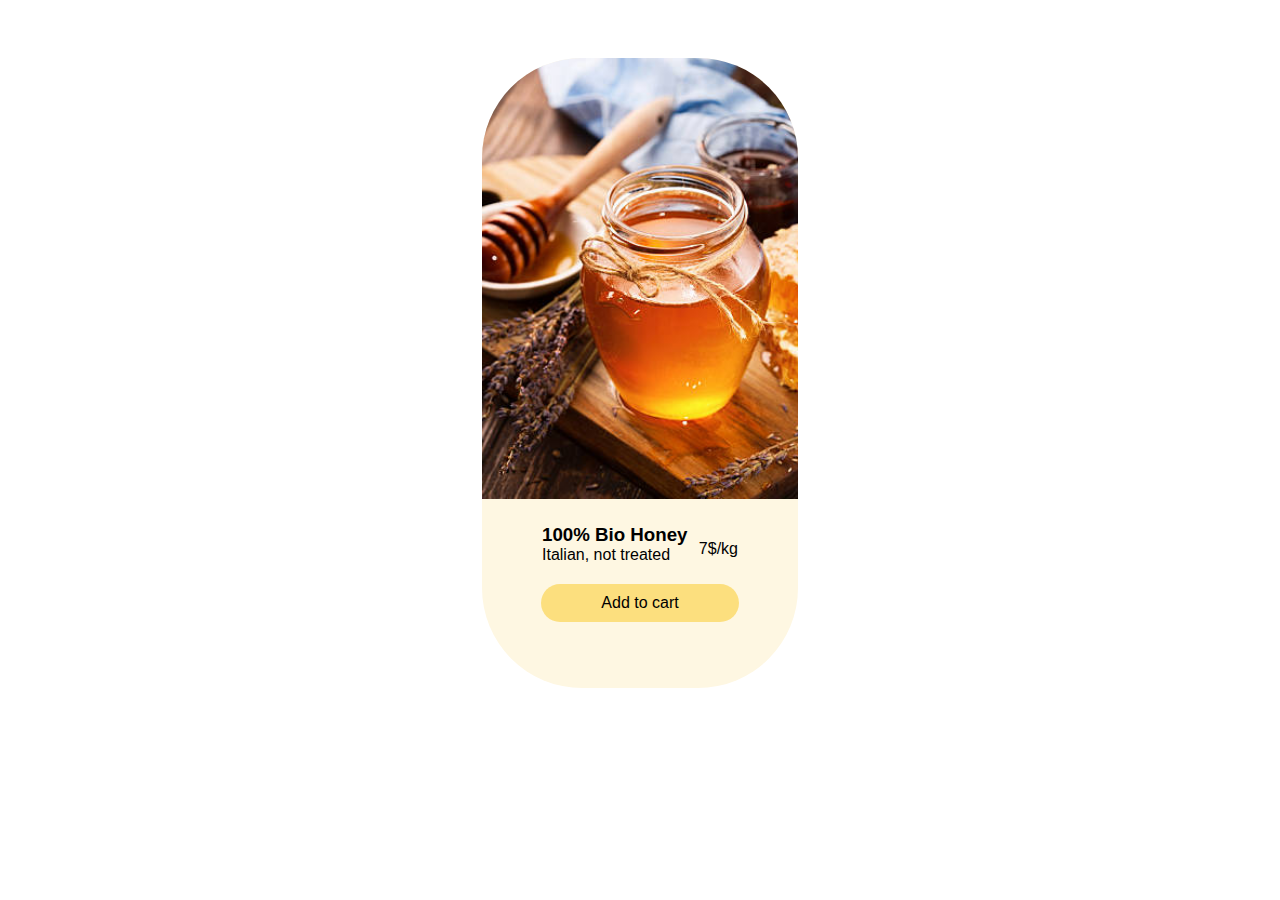
==== index.html @ d5b1752d "work in progress" ====
<!DOCTYPE html>
<html lang="en">
  <head>
    <meta charset="UTF-8" />
    <meta name="viewport" content="width=device-width, initial-scale=1.0" />
    <link rel="stylesheet" href="./style.css" />
    <title>Document</title>
  </head>
  <body>
    <main class="flex">
    <div class="card flex">
      <img src="./assets/honey.jpg" alt="Honey picture" />
      <div class="info-align flex">
        <div class="align flex">
          <h3>100% Bio Honey</h3>
          <p>Italian, not treated</p>
        </div>
        <p>7$/kg</p>
      </div>
      <div class="button">Add to cart</div>
    </div>
   </main>
  </body>
</html>
---- style.css ----
body{
    font-family: Arial, Helvetica, sans-serif;
}

.flex{
    display: flex;
}

main{
    justify-content: center;
    align-items: center;
}

.card{
    width: 25%;
    height: 70vh;
    margin-block: 50px;
    border-radius: 100px;
    overflow: hidden;
    background-color: #FEF7E2;
}

.card img{
    width: 100%;
    height: 70%;
    object-fit: cover;
}

.info-align{
    padding: 25px 60px 10px 60px;
    justify-content: space-between;
}

.card, .align{
    flex-direction: column;
}

.align :is(h3, p){
    margin: 0;
}

.button{
    background-color: #FCDF7E;
    width: 50%;
    align-self: center;
    text-align: center;
    padding: 10px 20px;
    margin-top: 0;
    border-radius: 20px;
}
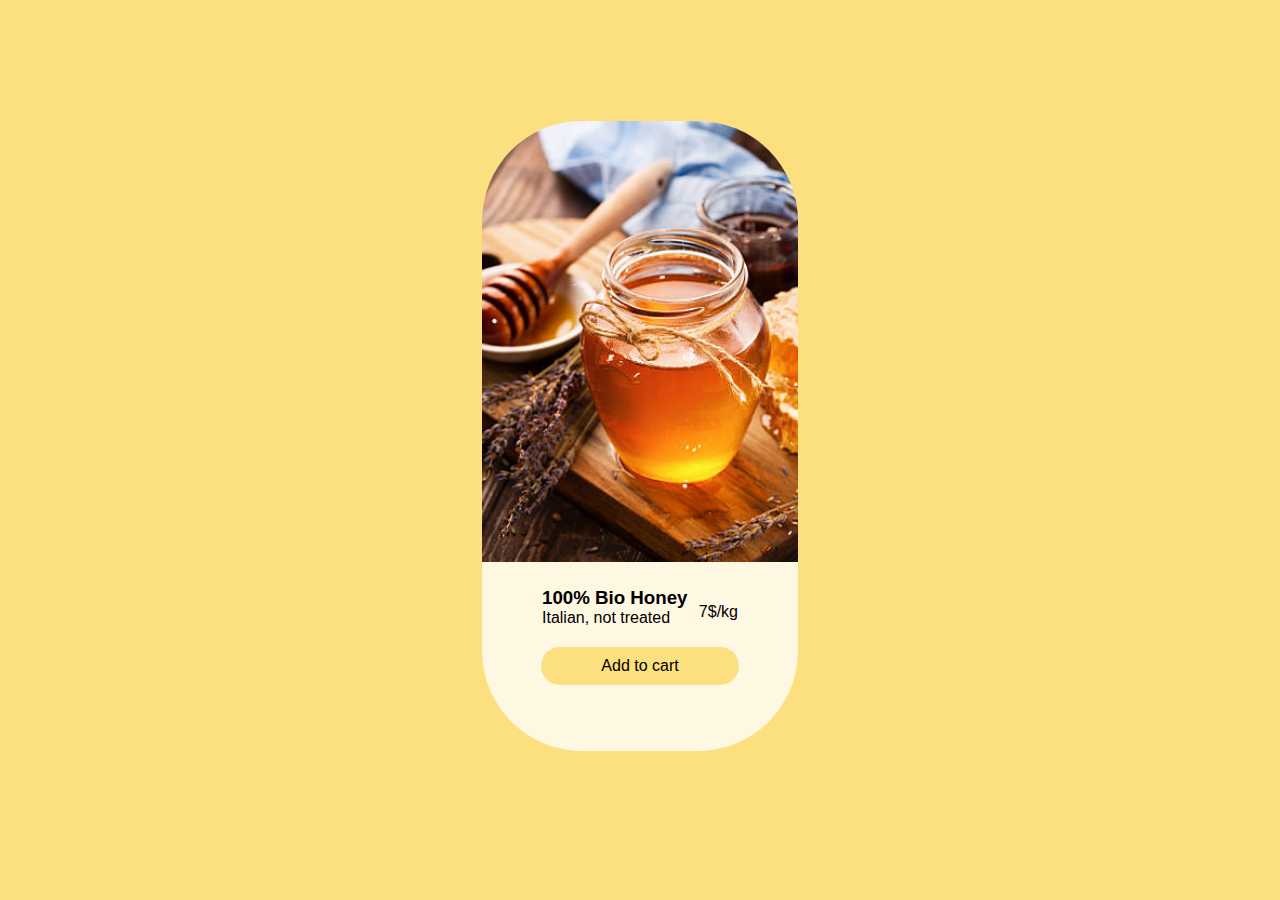
==== commit 72322614: "work in progress" ====
--- a/index.html
+++ b/index.html
@@ -8,17 +8,17 @@
   </head>
   <body>
     <main class="flex">
-    <div class="card flex">
-      <img src="./assets/honey.jpg" alt="Honey picture" />
-      <div class="info-align flex">
-        <div class="align flex">
-          <h3>100% Bio Honey</h3>
-          <p>Italian, not treated</p>
+      <div class="card flex">
+        <img src="./assets/honey.jpg" alt="Honey picture" />
+        <div class="info-align flex">
+          <div class="align flex">
+            <h3>100% Bio Honey</h3>
+            <p>Italian, not treated</p>
+          </div>
+          <p>7$/kg</p>
         </div>
-        <p>7$/kg</p>
+        <div class="button">Add to cart</div>
       </div>
-      <div class="button">Add to cart</div>
-    </div>
-   </main>
+    </main>
   </body>
 </html>
--- a/style.css
+++ b/style.css
@@ -1,50 +1,54 @@
-body{
-    font-family: Arial, Helvetica, sans-serif;
+body {
+  font-family: Arial, Helvetica, sans-serif;
+  background-color: #fcdf7e;
+  height: 95vh;
 }
 
-.flex{
-    display: flex;
+.flex {
+  display: flex;
 }
 
-main{
-    justify-content: center;
-    align-items: center;
+main {
+  height: 100%;
+  justify-content: center;
+  align-items: center;
 }
 
-.card{
-    width: 25%;
-    height: 70vh;
-    margin-block: 50px;
-    border-radius: 100px;
-    overflow: hidden;
-    background-color: #FEF7E2;
+.card {
+  width: 25%;
+  height: 70vh;
+  margin-block: 50px;
+  border-radius: 100px;
+  overflow: hidden;
+  background-color: #fef7e2;
 }
 
-.card img{
-    width: 100%;
-    height: 70%;
-    object-fit: cover;
+.card img {
+  width: 100%;
+  height: 70%;
+  object-fit: cover;
 }
 
-.info-align{
-    padding: 25px 60px 10px 60px;
-    justify-content: space-between;
+.info-align {
+  padding: 25px 60px 10px 60px;
+  justify-content: space-between;
 }
 
-.card, .align{
-    flex-direction: column;
+.card,
+.align {
+  flex-direction: column;
 }
 
-.align :is(h3, p){
-    margin: 0;
+.align :is(h3, p) {
+  margin: 0;
 }
 
-.button{
-    background-color: #FCDF7E;
-    width: 50%;
-    align-self: center;
-    text-align: center;
-    padding: 10px 20px;
-    margin-top: 0;
-    border-radius: 20px;
-}+.button {
+  background-color: #fcdf7e;
+  width: 50%;
+  align-self: center;
+  text-align: center;
+  padding: 10px 20px;
+  margin-top: 0;
+  border-radius: 20px;
+}
